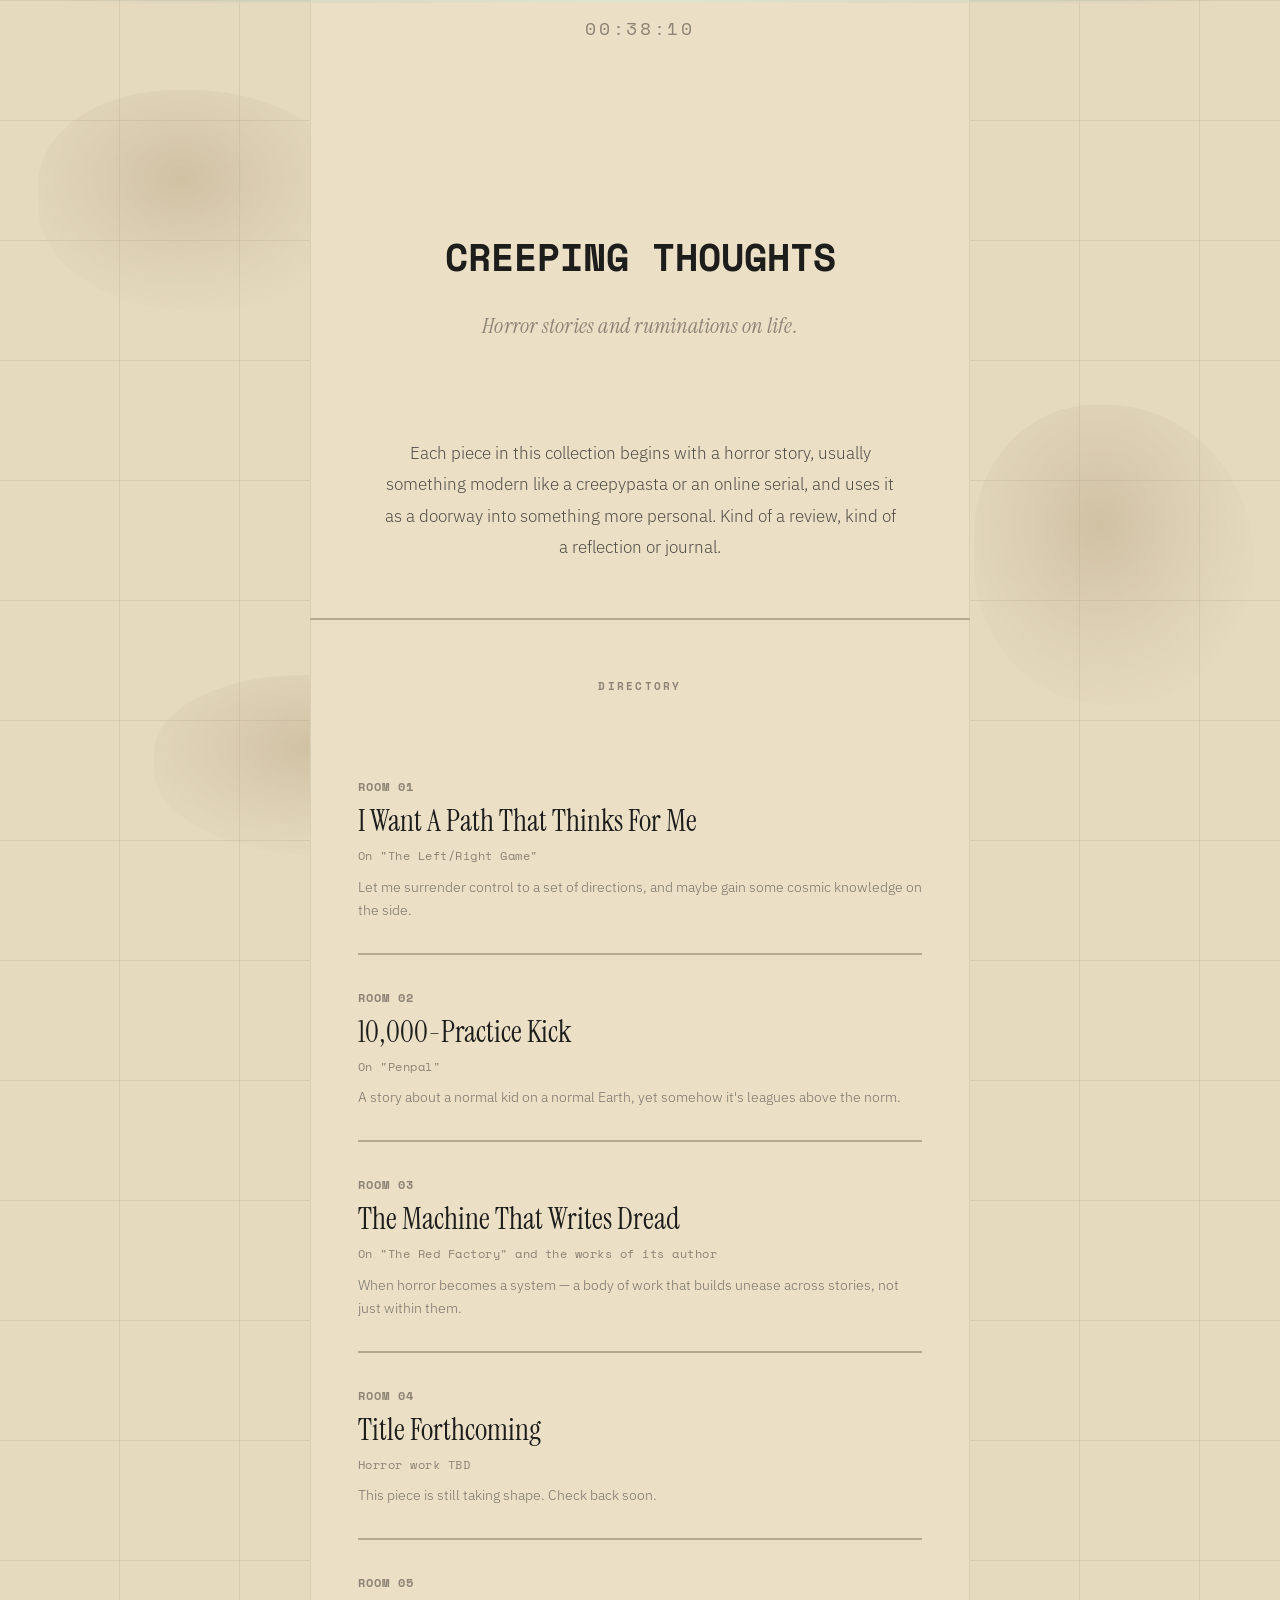
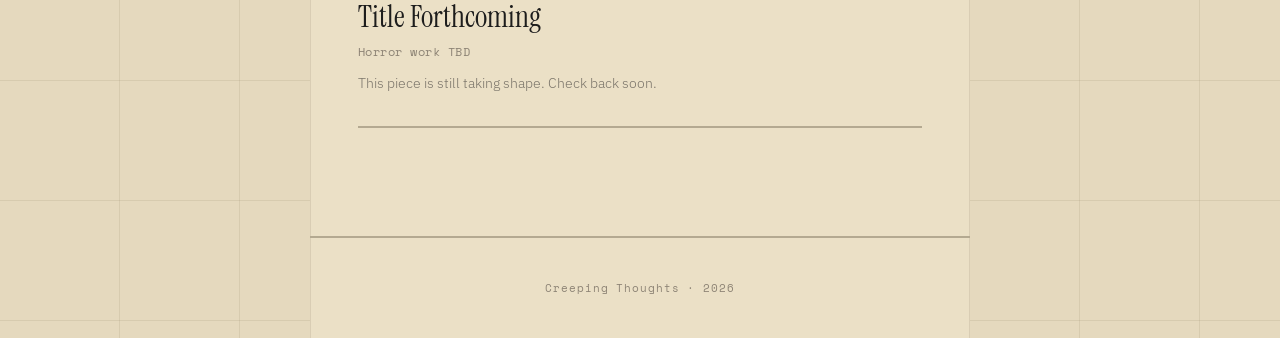
==== index.html @ 0f5f8845 "Update index.html" ====
<!DOCTYPE html>
<html lang="en">
<head>
  <meta charset="UTF-8">
  <meta name="viewport" content="width=device-width, initial-scale=1.0">
  <title>Creeping Thoughts</title>
  <link rel="stylesheet" href="css/liminal.css">
</head>
<body data-theme="backrooms">

  <div class="page-wrapper">

    <!-- Clock -->
    <div class="live-clock content-col"></div>

    <!-- Hero -->
    <div class="hero content-col">
      <h1 class="hero__title">Creeping Thoughts</h1>
      <p class="hero__tagline">Horror stories and ruminations on life.</p>
    </div>

    <!-- Intro -->
    <section class="intro content-col">
      <p>
        Each piece in this collection begins with a horror story, usually something modern
        like a creepypasta or an online serial, and
        uses it as a doorway into something more personal. Kind of a review, kind of a reflection
        or journal.
      </p>
    </section>

    <!-- Essay Index -->
    <section class="essay-index content-col">
      <h2 class="essay-index__heading">Directory</h2>

      <a href="essays/left-right-game.html" class="essay-card">
        <div class="essay-card__number">ROOM 01</div>
        <div class="essay-card__title">I Want A Path That Thinks For Me</div>
        <div class="essay-card__source">On "The Left/Right Game"</div>
        <div class="essay-card__teaser">Let me surrender control to a set of directions, and maybe gain some cosmic knowledge on the side.</div>
      </a>

      <a href="essays/penpal.html" class="essay-card">
        <div class="essay-card__number">ROOM 02</div>
        <div class="essay-card__title">10,000-Practice Kick</div>
        <div class="essay-card__source">On "Penpal"</div>
        <div class="essay-card__teaser">A story about a normal kid on a normal Earth, yet somehow it's leagues above the norm. </div>
      </a>

      <a href="essays/red-factory.html" class="essay-card">
        <div class="essay-card__number">ROOM 03</div>
        <div class="essay-card__title">The Machine That Writes Dread</div>
        <div class="essay-card__source">On "The Red Factory" and the works of its author</div>
        <div class="essay-card__teaser">When horror becomes a system — a body of work that builds unease across stories, not just within them.</div>
      </a>

      <a href="essays/essay-4.html" class="essay-card">
        <div class="essay-card__number">ROOM 04</div>
        <div class="essay-card__title">Title Forthcoming</div>
        <div class="essay-card__source">Horror work TBD</div>
        <div class="essay-card__teaser">This piece is still taking shape. Check back soon.</div>
      </a>

      <a href="essays/essay-5.html" class="essay-card">
        <div class="essay-card__number">ROOM 05</div>
        <div class="essay-card__title">Title Forthcoming</div>
        <div class="essay-card__source">Horror work TBD</div>
        <div class="essay-card__teaser">This piece is still taking shape. Check back soon.</div>
      </a>

    </section>

    <!-- Footer -->
    <footer class="site-footer content-col">
      <p>Creeping Thoughts &middot; 2026</p>
    </footer>

  </div>

  <script src="js/main.js"></script>
</body>
</html>
---- css/liminal.css ----
/* ==========================================================================
   Creeping Thoughts — Backrooms Theme
   ========================================================================== */

@import url('https://fonts.googleapis.com/css2?family=Space+Mono:ital,wght@0,400;0,700;1,400&family=Instrument+Serif:ital@0;1&family=IBM+Plex+Sans:ital,wght@0,300;0,400;0,500;1,300;1,400&display=swap');

/* --- Design Tokens --- */
:root {
  --bg:             #e5d9be;
  --bg-surface:     #ddd0b3;
  --text:           #1c1c1c;
  --text-muted:     #8a8070;
  --accent:         #7a9e9f;
  --accent-hover:   #5d8384;
  --secondary:      #c2453d;
  --secondary-dim:  rgba(194, 69, 61, 0.5);
  --rule:           #b0a48a;

  --font-display:   'Space Mono', 'Courier New', monospace;
  --font-heading:   'Instrument Serif', 'Georgia', serif;
  --font-body:      'IBM Plex Sans', 'Helvetica Neue', sans-serif;

  --content-width:  660px;
  --page-pad:       clamp(1.25rem, 5vw, 3rem);
}

/* --- Reset & Base --- */
*, *::before, *::after { box-sizing: border-box; margin: 0; padding: 0; }

html {
  scroll-behavior: smooth;
  -webkit-font-smoothing: antialiased;
  -moz-osx-font-smoothing: grayscale;
}

body {
  font-family: var(--font-body);
  font-size: clamp(0.95rem, 1rem + 0.1vw, 1.075rem);
  font-weight: 300;
  line-height: 1.82;
  color: var(--text);
  background: var(--bg);
  min-height: 100vh;
  overflow-x: hidden;
  background-image:
    repeating-linear-gradient(
      0deg,
      transparent,
      transparent 119px,
      rgba(160, 145, 115, 0.2) 119px,
      rgba(160, 145, 115, 0.2) 120px
    ),
    repeating-linear-gradient(
      90deg,
      transparent,
      transparent 119px,
      rgba(160, 145, 115, 0.2) 119px,
      rgba(160, 145, 115, 0.2) 120px
    );
  background-size: 120px 120px;
}

/* Fluorescent glow strip at the top */
body::before {
  content: '';
  position: fixed;
  top: 0;
  left: 0;
  right: 0;
  height: 3px;
  background: linear-gradient(
    90deg,
    transparent 5%,
    rgba(200, 210, 190, 0.5) 20%,
    rgba(220, 230, 210, 0.7) 50%,
    rgba(200, 210, 190, 0.5) 80%,
    transparent 95%
  );
  z-index: 10000;
  pointer-events: none;
  animation: fluorescent-bar 8s ease-in-out infinite;
}

@keyframes fluorescent-bar {
  0%, 100% { opacity: 0.6; }
  30%      { opacity: 0.9; }
  32%      { opacity: 0.4; }
  34%      { opacity: 0.85; }
  70%      { opacity: 0.75; }
}

::selection {
  background: var(--accent);
  color: #fff;
}

a {
  color: var(--accent-hover);
  text-decoration: none;
  transition: color 0.3s ease, letter-spacing 0.4s ease;
}

a:hover {
  color: var(--secondary);
}

img { max-width: 100%; display: block; }

/* --- Layout --- */
.page-wrapper {
  position: relative;
  z-index: 1;
  min-height: 100vh;
  display: flex;
  flex-direction: column;
  filter: brightness(1.02) saturate(0.85) sepia(0.05);
}

/* Continuous solid background strip behind all content */
.page-wrapper::before {
  content: '';
  position: absolute;
  top: 0;
  bottom: 0;
  left: 50%;
  transform: translateX(-50%);
  width: var(--content-width);
  max-width: 100%;
  background: var(--bg);
  border-left: 1px solid rgba(160, 145, 115, 0.25);
  border-right: 1px solid rgba(160, 145, 115, 0.25);
  z-index: -1;
  pointer-events: none;
}

.content-col {
  width: 100%;
  max-width: var(--content-width);
  margin-inline: auto;
  padding-inline: var(--page-pad);
  transition: transform 0.3s ease;
  will-change: transform;
}

/* --- Site Header --- */
.site-header {
  padding: 2.5rem 0 1.5rem;
}

.site-header .content-col {
  display: flex;
  justify-content: space-between;
  align-items: center;
}

.site-header__home {
  font-family: var(--font-display);
  font-size: 0.8rem;
  font-weight: 400;
  letter-spacing: 0.06em;
  color: var(--text-muted);
  transition: color 0.3s ease;
}

.site-header__home:hover {
  color: var(--text);
}

/* --- Live Clock (institutional wall clock) --- */
.live-clock {
  display: block;
  text-align: center;
  font-family: var(--font-display);
  font-size: 1.1rem;
  font-weight: 400;
  color: var(--text-muted);
  letter-spacing: 0.15em;
  padding: 0.75rem 0 0.5rem;
  animation: clock-flicker 6s ease-in-out infinite;
}

@keyframes clock-flicker {
  0%, 100% { opacity: 0.7; }
  40%      { opacity: 0.85; }
  42%      { opacity: 0.5; }
  44%      { opacity: 0.8; }
  75%      { opacity: 0.7; }
}

/* --- Homepage Hero --- */
.hero {
  text-align: center;
  padding: clamp(7rem, 20vh, 14rem) 0 clamp(4rem, 10vh, 7rem);
}

.hero__title {
  font-family: var(--font-display);
  font-size: clamp(1.6rem, 2.5vw + 0.8rem, 2.4rem);
  font-weight: 700;
  letter-spacing: 0.12em;
  text-transform: uppercase;
  line-height: 1.3;
  color: var(--text);
  margin-bottom: 1.5rem;
}

.hero__tagline {
  font-family: var(--font-heading);
  font-size: clamp(1.1rem, 1.5vw + 0.5rem, 1.4rem);
  font-weight: 400;
  font-style: italic;
  color: var(--text-muted);
  letter-spacing: 0.01em;
}

/* --- Homepage Intro --- */
.intro {
  padding-bottom: 3.5rem;
  border-bottom: 2px solid var(--rule);
  margin-bottom: 3.5rem;
}

.intro p {
  color: var(--text);
  max-width: 520px;
  margin-inline: auto;
  text-align: center;
  opacity: 0.75;
  font-weight: 300;
}

/* --- Essay Index (Homepage) --- */
.essay-index {
  padding-bottom: clamp(5rem, 12vh, 9rem);
}

.essay-index__heading {
  font-family: var(--font-display);
  font-size: 0.7rem;
  font-weight: 700;
  letter-spacing: 0.2em;
  text-transform: uppercase;
  color: var(--text-muted);
  margin-bottom: 3rem;
  text-align: center;
}

.essay-card {
  display: block;
  padding: 2rem 0;
  border-bottom: 2px solid var(--rule);
  text-decoration: none;
  transition: padding-left 0.5s ease, background 0.4s ease, transform 0.6s cubic-bezier(0.25, 0.1, 0.25, 1);
}

.essay-card:first-child {
  border-top: 2px solid var(--rule);
}

.essay-card:hover {
  padding-left: 0.5rem;
  background: rgba(122, 158, 159, 0.04);
}

.essay-card__number {
  font-family: var(--font-display);
  font-size: 0.75rem;
  font-weight: 700;
  color: var(--text-muted);
  letter-spacing: 0.08em;
  margin-bottom: 0.25rem;
}

.essay-card__title {
  font-family: var(--font-heading);
  font-size: clamp(1.5rem, 2vw + 0.5rem, 1.9rem);
  font-weight: 400;
  color: var(--text);
  line-height: 1.25;
  margin-bottom: 0.3rem;
  transition: color 0.3s ease, letter-spacing 0.5s ease;
}

.essay-card:hover .essay-card__title {
  color: var(--secondary);
  letter-spacing: 0.02em;
}

.essay-card__source {
  font-family: var(--font-display);
  font-size: 0.75rem;
  font-style: normal;
  color: var(--text-muted);
  letter-spacing: 0.04em;
  margin-bottom: 0.5rem;
}

.essay-card__teaser {
  font-size: 0.9rem;
  font-weight: 300;
  color: var(--text);
  opacity: 0.55;
  line-height: 1.6;
}

/* --- Essay Page Header --- */
.essay-header {
  text-align: center;
  padding: clamp(6rem, 16vh, 12rem) 0 3rem;
}

.essay-header__title {
  font-family: var(--font-heading);
  font-size: clamp(2rem, 3.5vw + 0.8rem, 3.2rem);
  font-weight: 400;
  line-height: 1.2;
  color: var(--text);
  margin-bottom: 0.6rem;
}

.essay-header__source {
  font-family: var(--font-display);
  font-size: 0.8rem;
  font-style: normal;
  color: var(--text-muted);
  letter-spacing: 0.06em;
  margin-bottom: 2rem;
}

.essay-header__rule {
  width: 40px;
  height: 1px;
  background: var(--secondary);
  margin-inline: auto;
  border: none;
  opacity: 0.6;
}

/* --- Essay Body --- */
.essay-body {
  padding-bottom: 5rem;
}

.essay-body p {
  margin-bottom: 1.6em;
  font-weight: 300;
}

.essay-body p:last-child {
  margin-bottom: 0;
}

.essay-body blockquote {
  border-left: 1px solid var(--accent);
  padding-left: 1.5rem;
  margin: 2.5rem 0;
  font-style: italic;
  color: var(--text);
  opacity: 0.7;
  font-weight: 300;
}

.essay-body em { font-style: italic; }
.essay-body strong { font-weight: 500; }

.placeholder-notice {
  text-align: center;
  padding: 3.5rem 1rem;
  color: var(--text-muted);
  font-family: var(--font-display);
  font-size: 0.8rem;
  letter-spacing: 0.06em;
  border: 1px solid var(--rule);
  margin: 2rem 0;
}

/* --- Essay Footer Nav --- */
.essay-nav {
  border-top: 2px solid var(--rule);
  padding: 2.5rem 1rem 5rem;
  display: flex;
  flex-direction: column;
  align-items: center;
  gap: 2rem;
}

.essay-nav__back {
  font-family: var(--font-display);
  font-size: 0.75rem;
  font-weight: 400;
  color: var(--text-muted);
  letter-spacing: 0.18em;
  text-transform: uppercase;
  text-decoration: none;
  border: 1px solid var(--rule);
  padding: 0.6rem 2rem;
  transition: color 0.3s ease, border-color 0.3s ease;
}

.essay-nav__back:hover {
  color: var(--secondary);
  border-color: var(--secondary);
}

.essay-nav__siblings {
  display: flex;
  justify-content: space-between;
  width: 100%;
  gap: 1rem;
}

.essay-nav__siblings a {
  font-family: var(--font-display);
  font-size: 0.75rem;
  font-weight: 400;
  color: var(--text-muted);
  letter-spacing: 0.06em;
  transition: color 0.3s ease;
  display: flex;
  align-items: center;
  gap: 0.4em;
  min-width: 0;
}

.essay-nav__siblings a .nav-label {
  overflow: hidden;
  text-overflow: ellipsis;
  white-space: nowrap;
  min-width: 0;
}

.essay-nav__siblings .essay-nav__next {
  margin-left: auto;
}

.essay-nav__siblings a:hover {
  color: var(--secondary);
}

/* --- Site Footer --- */
.site-footer {
  margin-top: auto;
  padding: 2.5rem 0;
  border-top: 2px solid var(--rule);
  text-align: center;
}

.site-footer p {
  font-family: var(--font-display);
  font-size: 0.7rem;
  color: var(--text-muted);
  letter-spacing: 0.08em;
}

/* --- Time-on-page ghost (flickers in margin gutters via JS) --- */
.time-ghost {
  position: fixed;
  z-index: 100;
  font-family: var(--font-display);
  font-size: 0.7rem;
  font-weight: 400;
  color: var(--text);
  letter-spacing: 0.06em;
  line-height: 1.5;
  opacity: 0;
  pointer-events: none;
  user-select: none;
}

/* --- Liminal drift (JS letter-spacing control) --- */
.liminal-drift {
  transition: letter-spacing 1.2s ease;
}

/* --- Doorway overlay (two halves that split apart) --- */
.doorway-left,
.doorway-right {
  position: fixed;
  top: 0;
  bottom: 0;
  width: 50%;
  z-index: 99999;
  pointer-events: none;
  background: var(--bg-surface);
}

.doorway-left  { left: 0; }
.doorway-right { right: 0; border-left: 1px solid var(--rule); }

.doorway-left.entering {
  animation: door-slide-left 1s cubic-bezier(0.4, 0, 0.15, 1) 0.15s forwards;
}

.doorway-right.entering {
  animation: door-slide-right 1s cubic-bezier(0.4, 0, 0.15, 1) 0.15s forwards;
}

@keyframes door-slide-left {
  0%   { transform: translateX(0); }
  100% { transform: translateX(-105%); }
}

@keyframes door-slide-right {
  0%   { transform: translateX(0); }
  100% { transform: translateX(105%); }
}

/* --- Water stain patches (positioned by JS) --- */
.water-stain {
  position: fixed;
  pointer-events: none;
  z-index: 0;
  border-radius: 45% 55% 50% 50%;
  opacity: 1;
  background: radial-gradient(
    ellipse at 45% 40%,
    rgba(175, 155, 120, 0.38) 0%,
    rgba(180, 160, 130, 0.22) 30%,
    rgba(185, 170, 145, 0.1) 55%,
    transparent 75%
  );
}

/* --- Responsive --- */
@media (max-width: 480px) {
  .hero { padding: 5rem 0 3rem; }
  .essay-header { padding: 4rem 0 2.5rem; }
  .essay-nav { flex-direction: column; text-align: center; gap: 0.75rem; }

  .page-wrapper::before {
    border-left: none;
    border-right: none;
  }
}
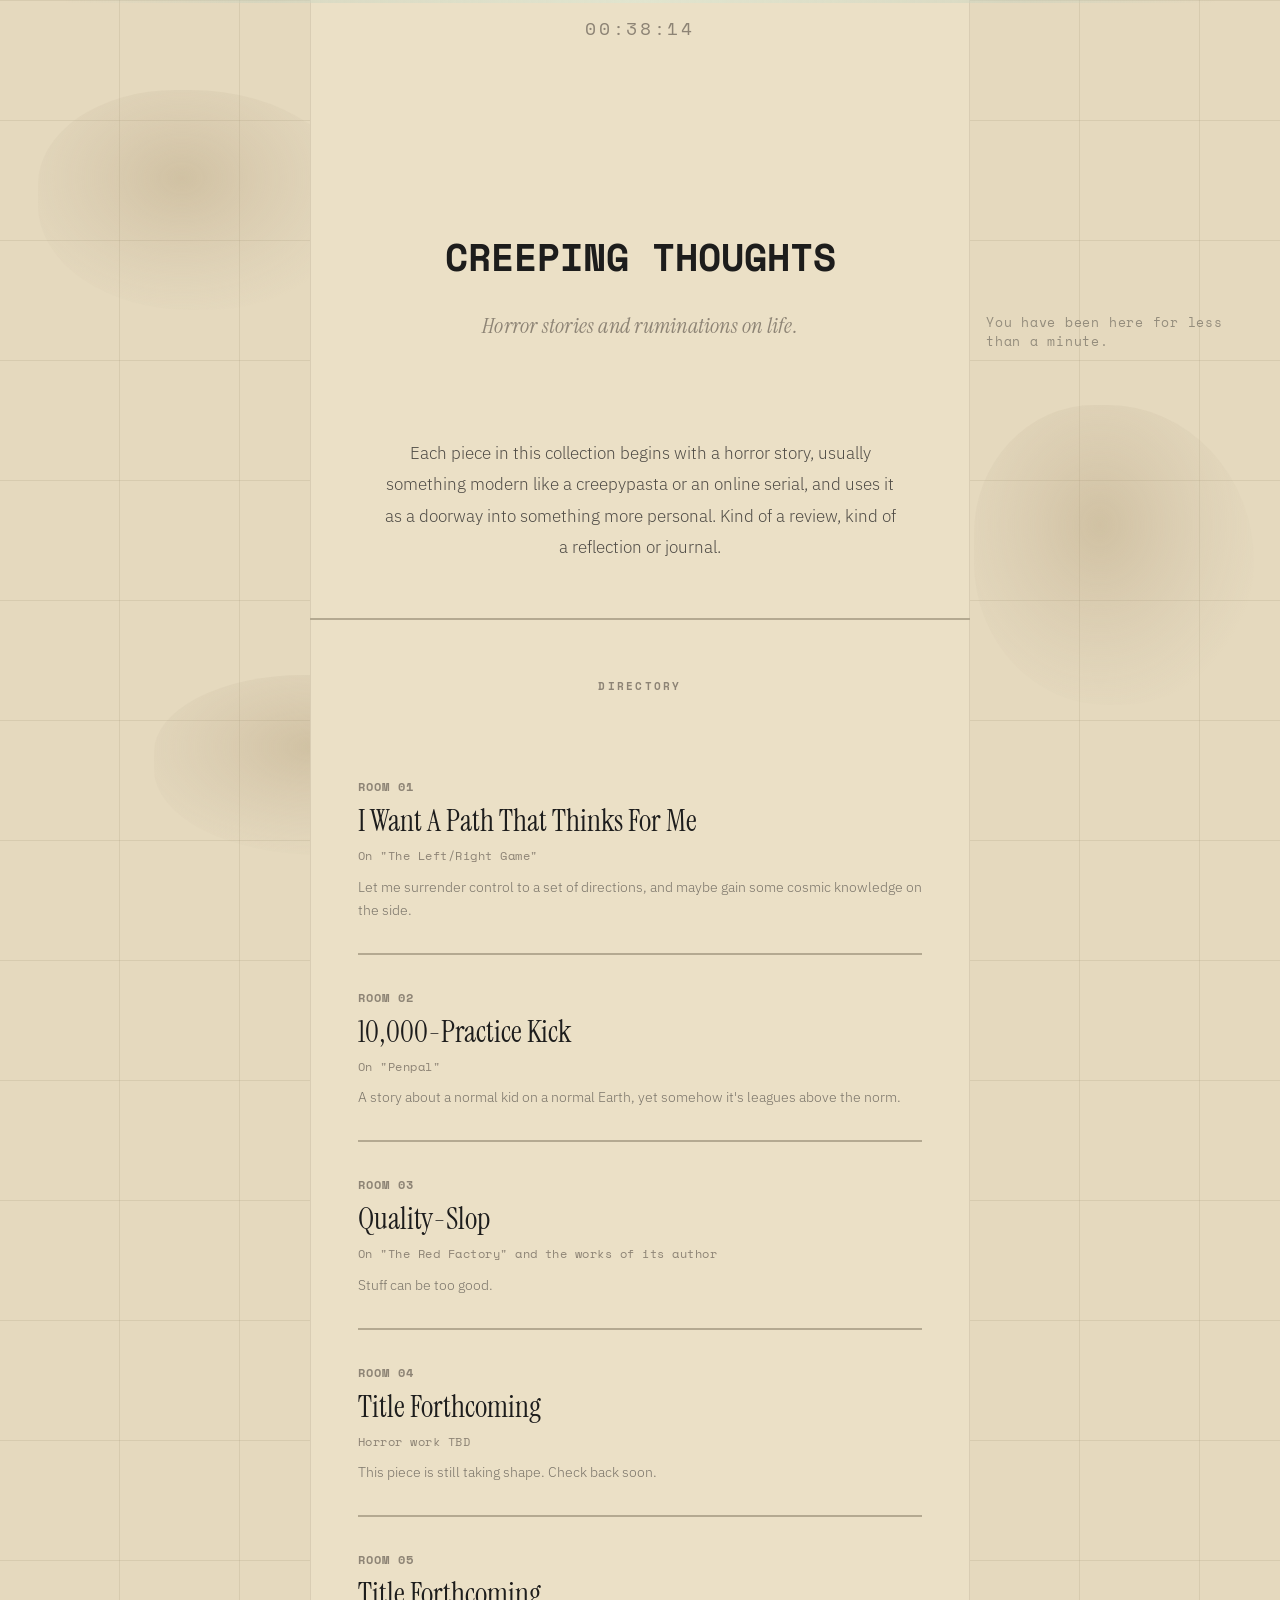
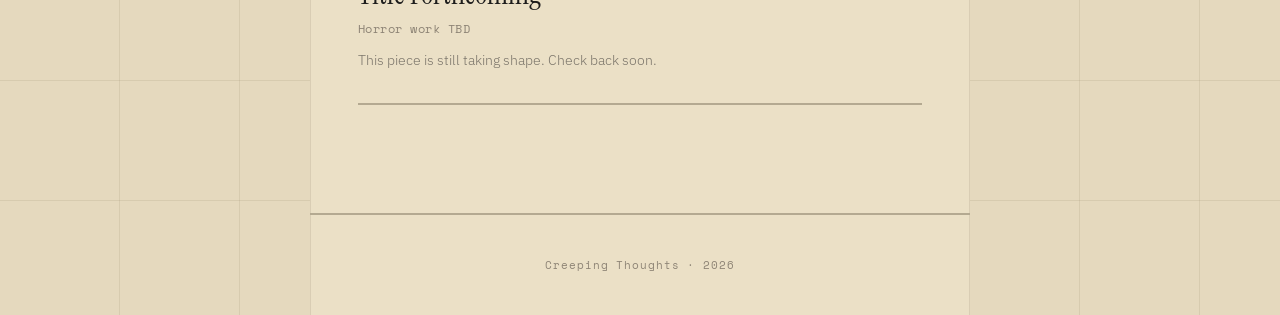
==== commit 0a17d18a: "Added scaffolding for next piece, made blinking text more noticeable" ====
--- a/index.html
+++ b/index.html
@@ -49,9 +49,9 @@
 
       <a href="essays/red-factory.html" class="essay-card">
         <div class="essay-card__number">ROOM 03</div>
-        <div class="essay-card__title">The Machine That Writes Dread</div>
+        <div class="essay-card__title">Quality-Slop</div>
         <div class="essay-card__source">On "The Red Factory" and the works of its author</div>
-        <div class="essay-card__teaser">When horror becomes a system — a body of work that builds unease across stories, not just within them.</div>
+        <div class="essay-card__teaser">Stuff can be too good.</div>
       </a>
 
       <a href="essays/essay-4.html" class="essay-card">
--- a/css/liminal.css
+++ b/css/liminal.css
@@ -457,7 +457,7 @@
   position: fixed;
   z-index: 100;
   font-family: var(--font-display);
-  font-size: 0.7rem;
+  font-size: 0.8rem;
   font-weight: 400;
   color: var(--text);
   letter-spacing: 0.06em;
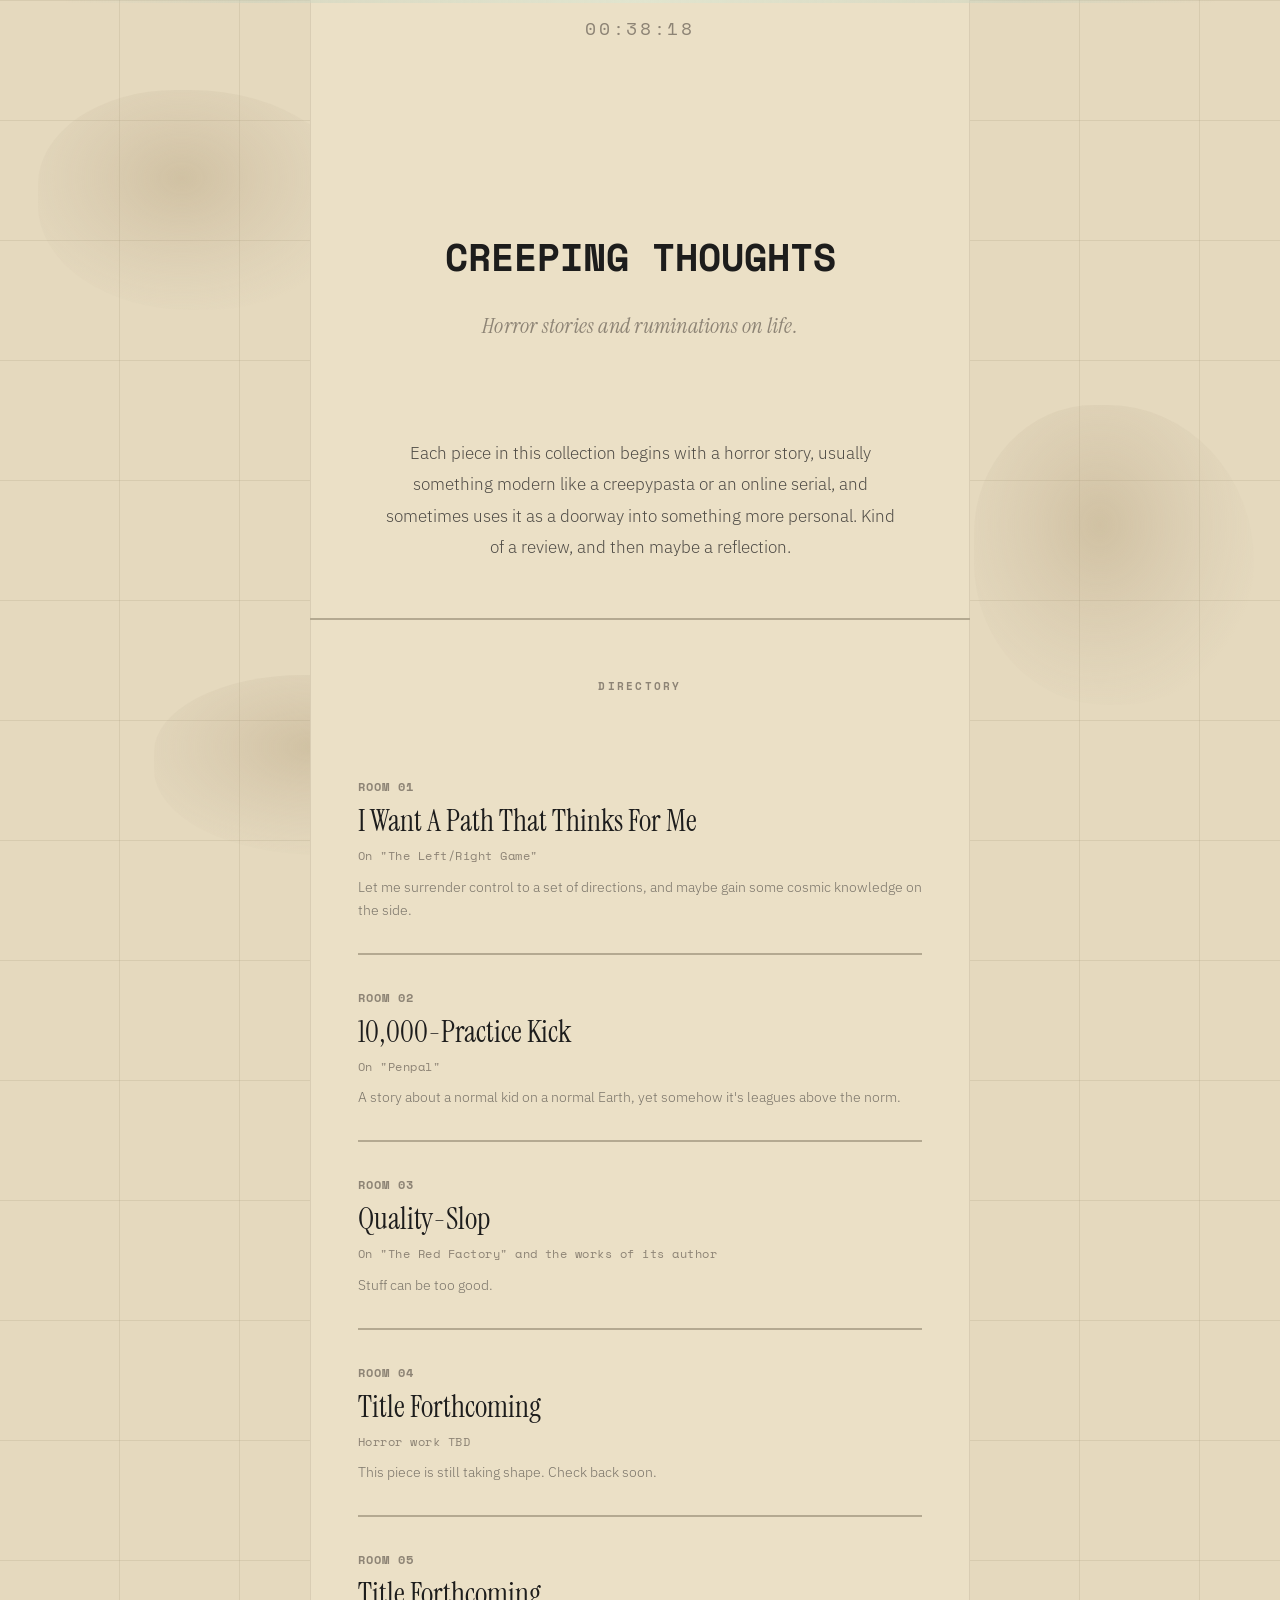
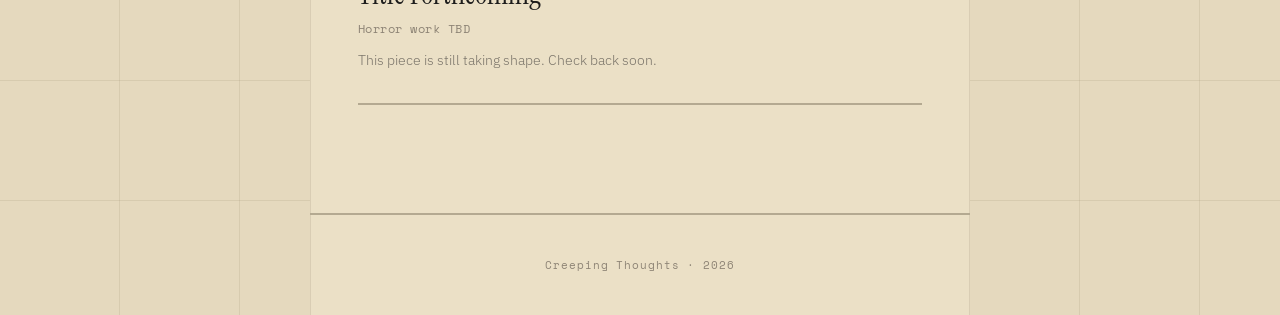
==== commit ff2656b1: "Update index.html" ====
--- a/index.html
+++ b/index.html
@@ -24,8 +24,7 @@
       <p>
         Each piece in this collection begins with a horror story, usually something modern
         like a creepypasta or an online serial, and
-        uses it as a doorway into something more personal. Kind of a review, kind of a reflection
-        or journal.
+        sometimes uses it as a doorway into something more personal. Kind of a review, and then maybe a reflection.
       </p>
     </section>
 
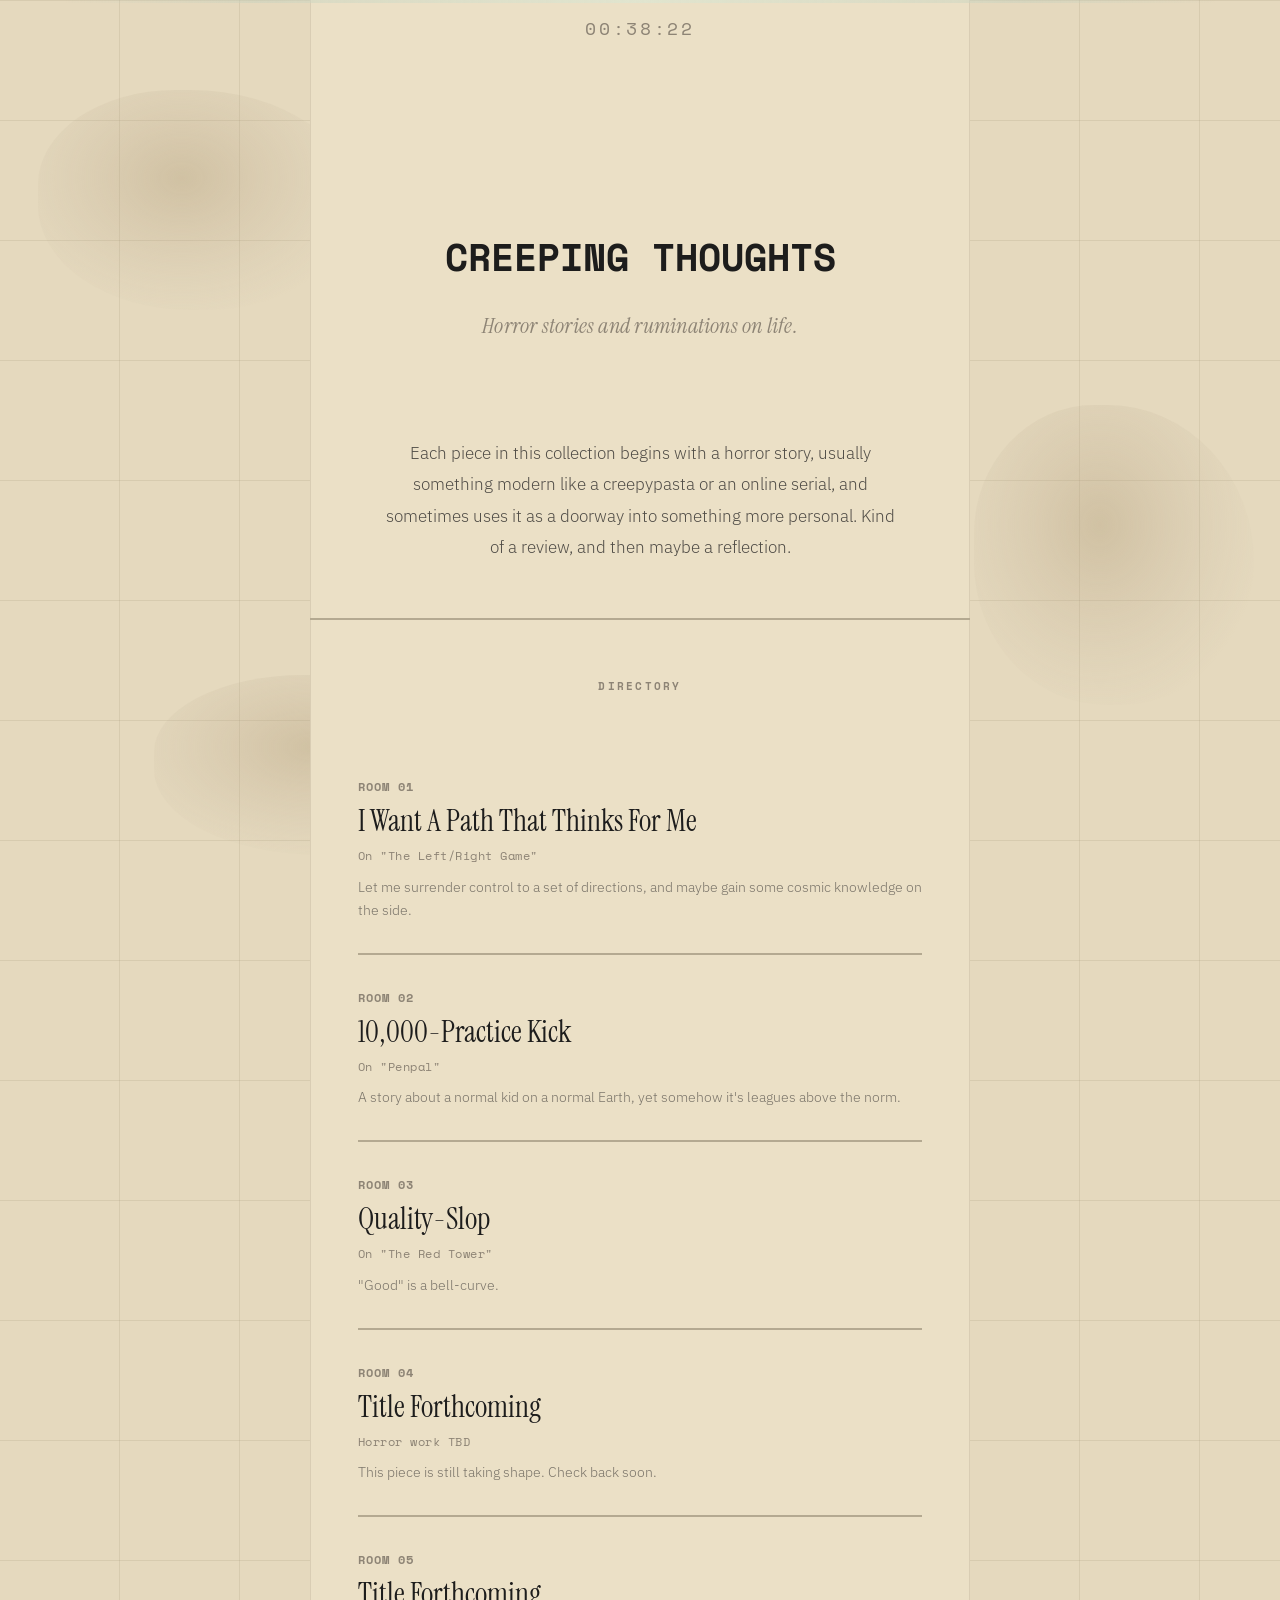
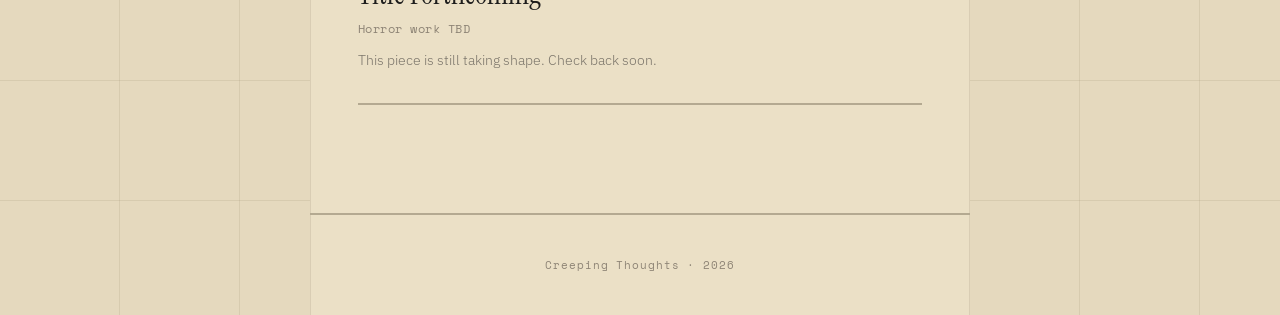
==== commit 85215d0e: "Added The Red Tower essay" ====
--- a/index.html
+++ b/index.html
@@ -46,11 +46,11 @@
         <div class="essay-card__teaser">A story about a normal kid on a normal Earth, yet somehow it's leagues above the norm. </div>
       </a>
 
-      <a href="essays/red-factory.html" class="essay-card">
+      <a href="essays/red-tower.html" class="essay-card">
         <div class="essay-card__number">ROOM 03</div>
         <div class="essay-card__title">Quality-Slop</div>
-        <div class="essay-card__source">On "The Red Factory" and the works of its author</div>
-        <div class="essay-card__teaser">Stuff can be too good.</div>
+        <div class="essay-card__source">On "The Red Tower"</div>
+        <div class="essay-card__teaser">"Good" is a bell-curve.</div>
       </a>
 
       <a href="essays/essay-4.html" class="essay-card">
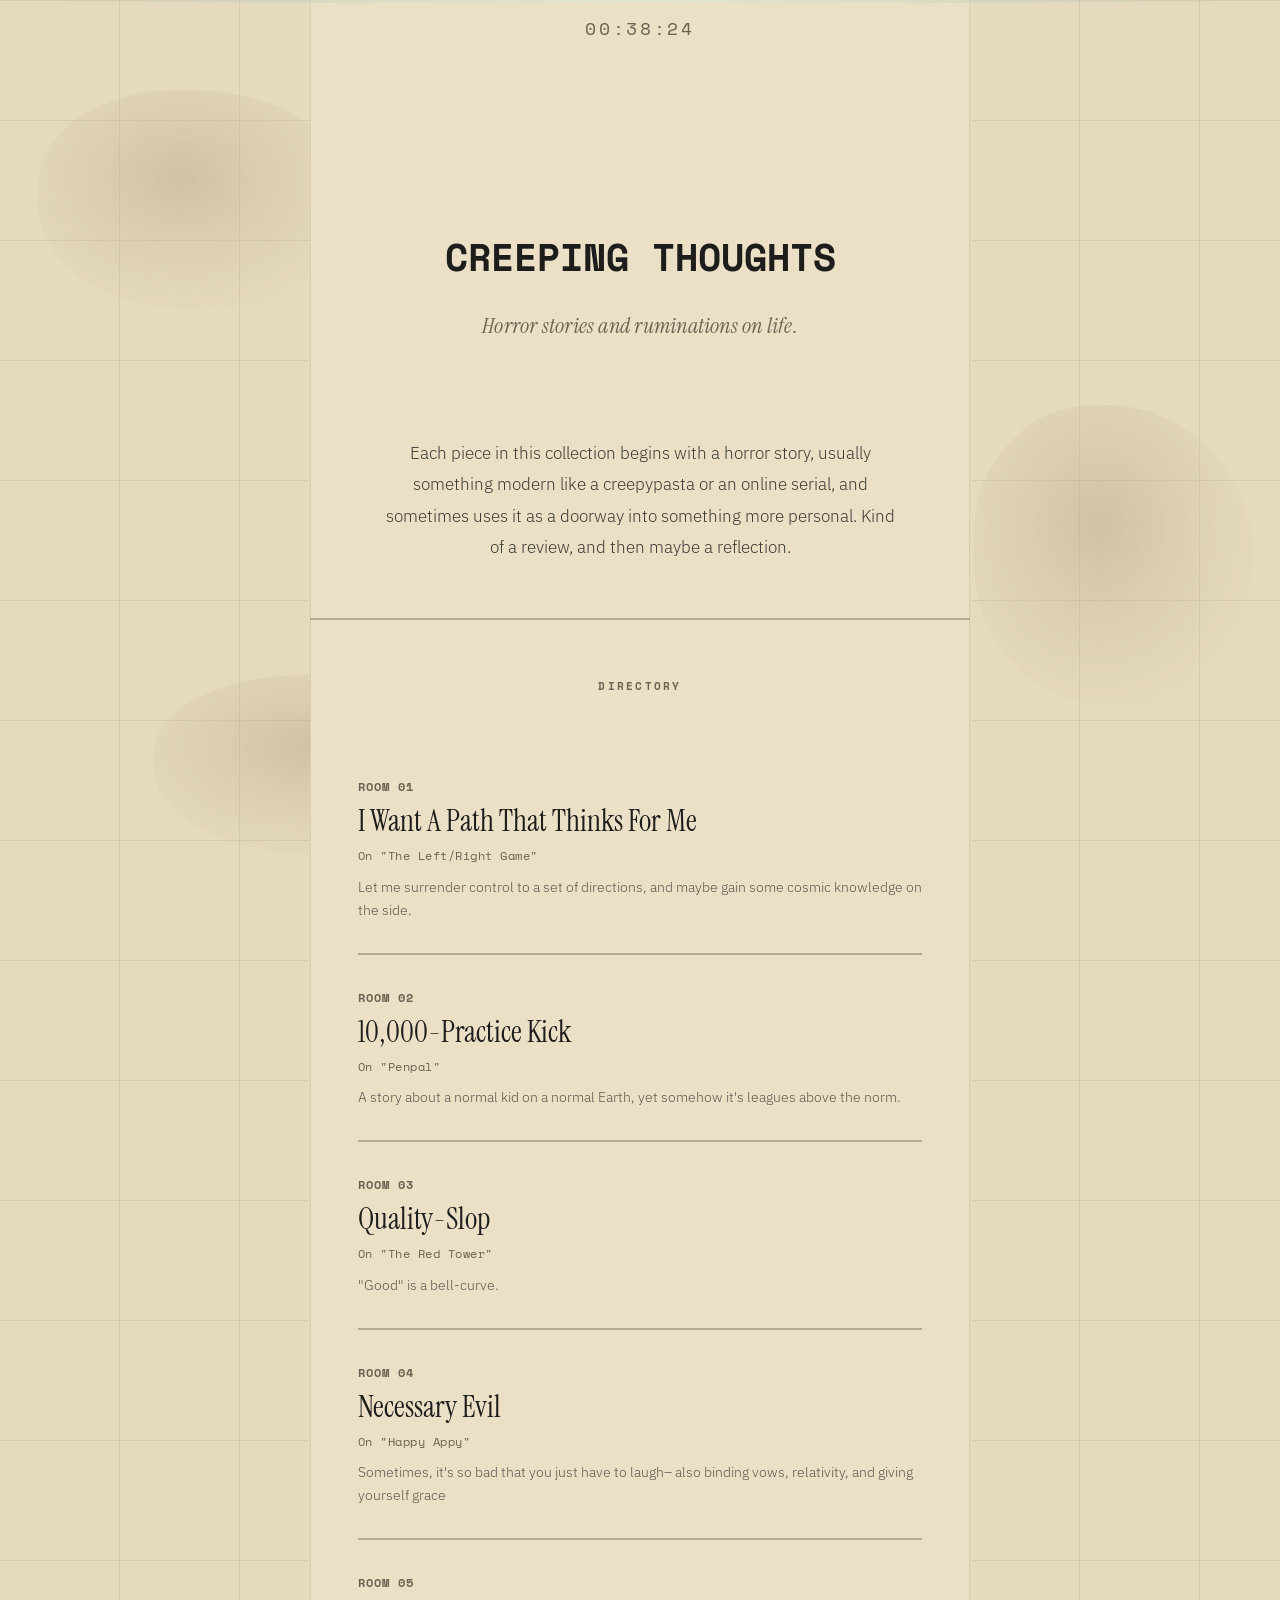
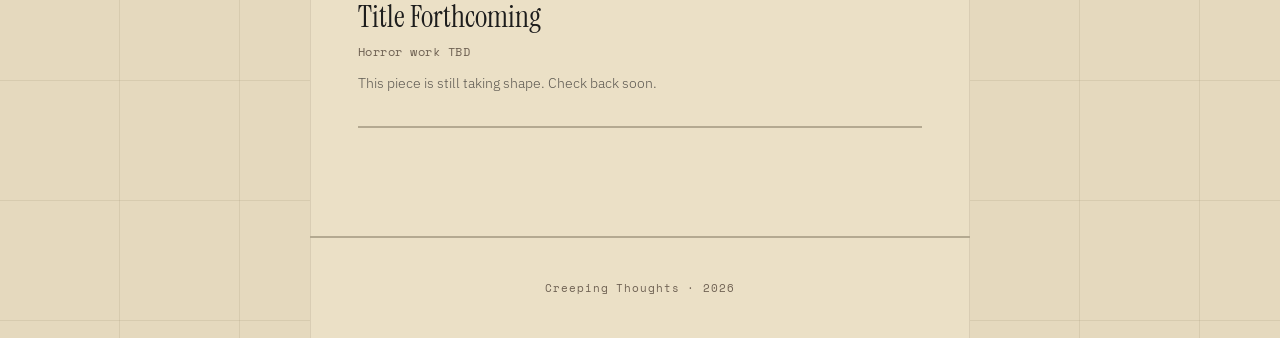
==== commit 426facd7: "Added scaffolding for essay 4" ====
--- a/index.html
+++ b/index.html
@@ -53,11 +53,11 @@
         <div class="essay-card__teaser">"Good" is a bell-curve.</div>
       </a>
 
-      <a href="essays/essay-4.html" class="essay-card">
+      <a href="essays/happy-appy.html" class="essay-card">
         <div class="essay-card__number">ROOM 04</div>
-        <div class="essay-card__title">Title Forthcoming</div>
-        <div class="essay-card__source">Horror work TBD</div>
-        <div class="essay-card__teaser">This piece is still taking shape. Check back soon.</div>
+        <div class="essay-card__title">Necessary Evil</div>
+        <div class="essay-card__source">On "Happy Appy"</div>
+        <div class="essay-card__teaser">Sometimes, it's so bad that you just have to laugh– also binding vows, relativity, and giving yourself grace</div>
       </a>
 
       <a href="essays/essay-5.html" class="essay-card">
--- a/css/liminal.css
+++ b/css/liminal.css
@@ -9,7 +9,7 @@
   --bg:             #e5d9be;
   --bg-surface:     #ddd0b3;
   --text:           #1c1c1c;
-  --text-muted:     #8a8070;
+  --text-muted:     #6d5e4e;
   --accent:         #7a9e9f;
   --accent-hover:   #5d8384;
   --secondary:      #c2453d;
@@ -225,7 +225,7 @@
   max-width: 520px;
   margin-inline: auto;
   text-align: center;
-  opacity: 0.75;
+  opacity: 0.85;
   font-weight: 300;
 }
 
@@ -299,7 +299,7 @@
   font-size: 0.9rem;
   font-weight: 300;
   color: var(--text);
-  opacity: 0.55;
+  opacity: 0.7;
   line-height: 1.6;
 }
 
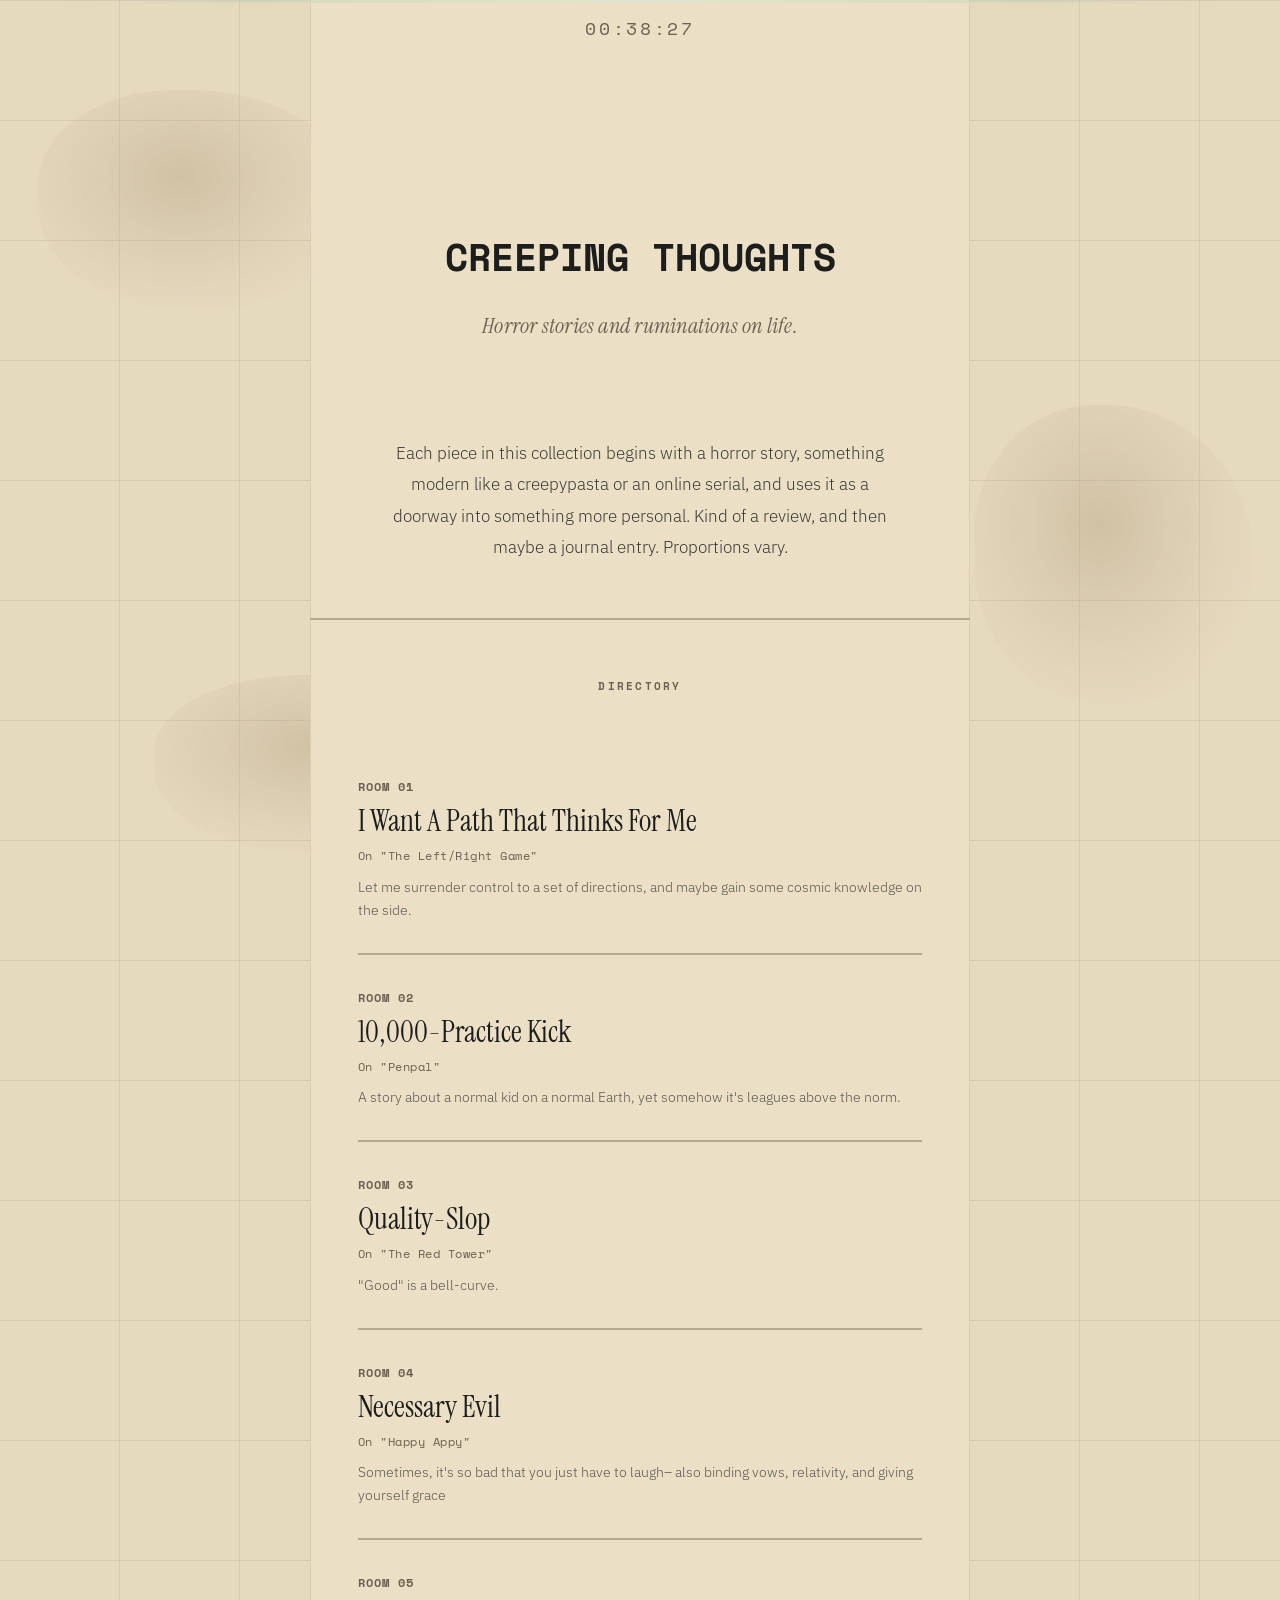
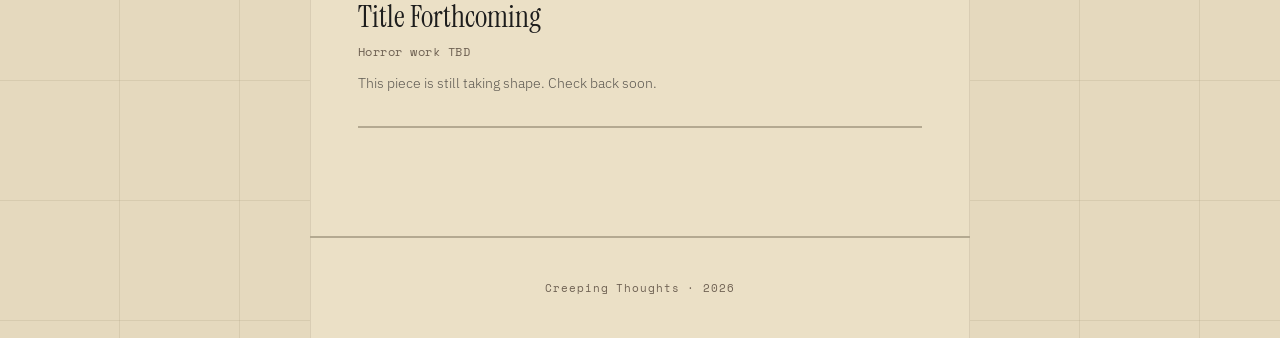
==== commit 3293ff7e: "Index update" ====
--- a/index.html
+++ b/index.html
@@ -22,9 +22,9 @@
     <!-- Intro -->
     <section class="intro content-col">
       <p>
-        Each piece in this collection begins with a horror story, usually something modern
+        Each piece in this collection begins with a horror story, something modern
         like a creepypasta or an online serial, and
-        sometimes uses it as a doorway into something more personal. Kind of a review, and then maybe a reflection.
+        uses it as a doorway into something more personal. Kind of a review, and then maybe a journal entry. Proportions vary.
       </p>
     </section>
 
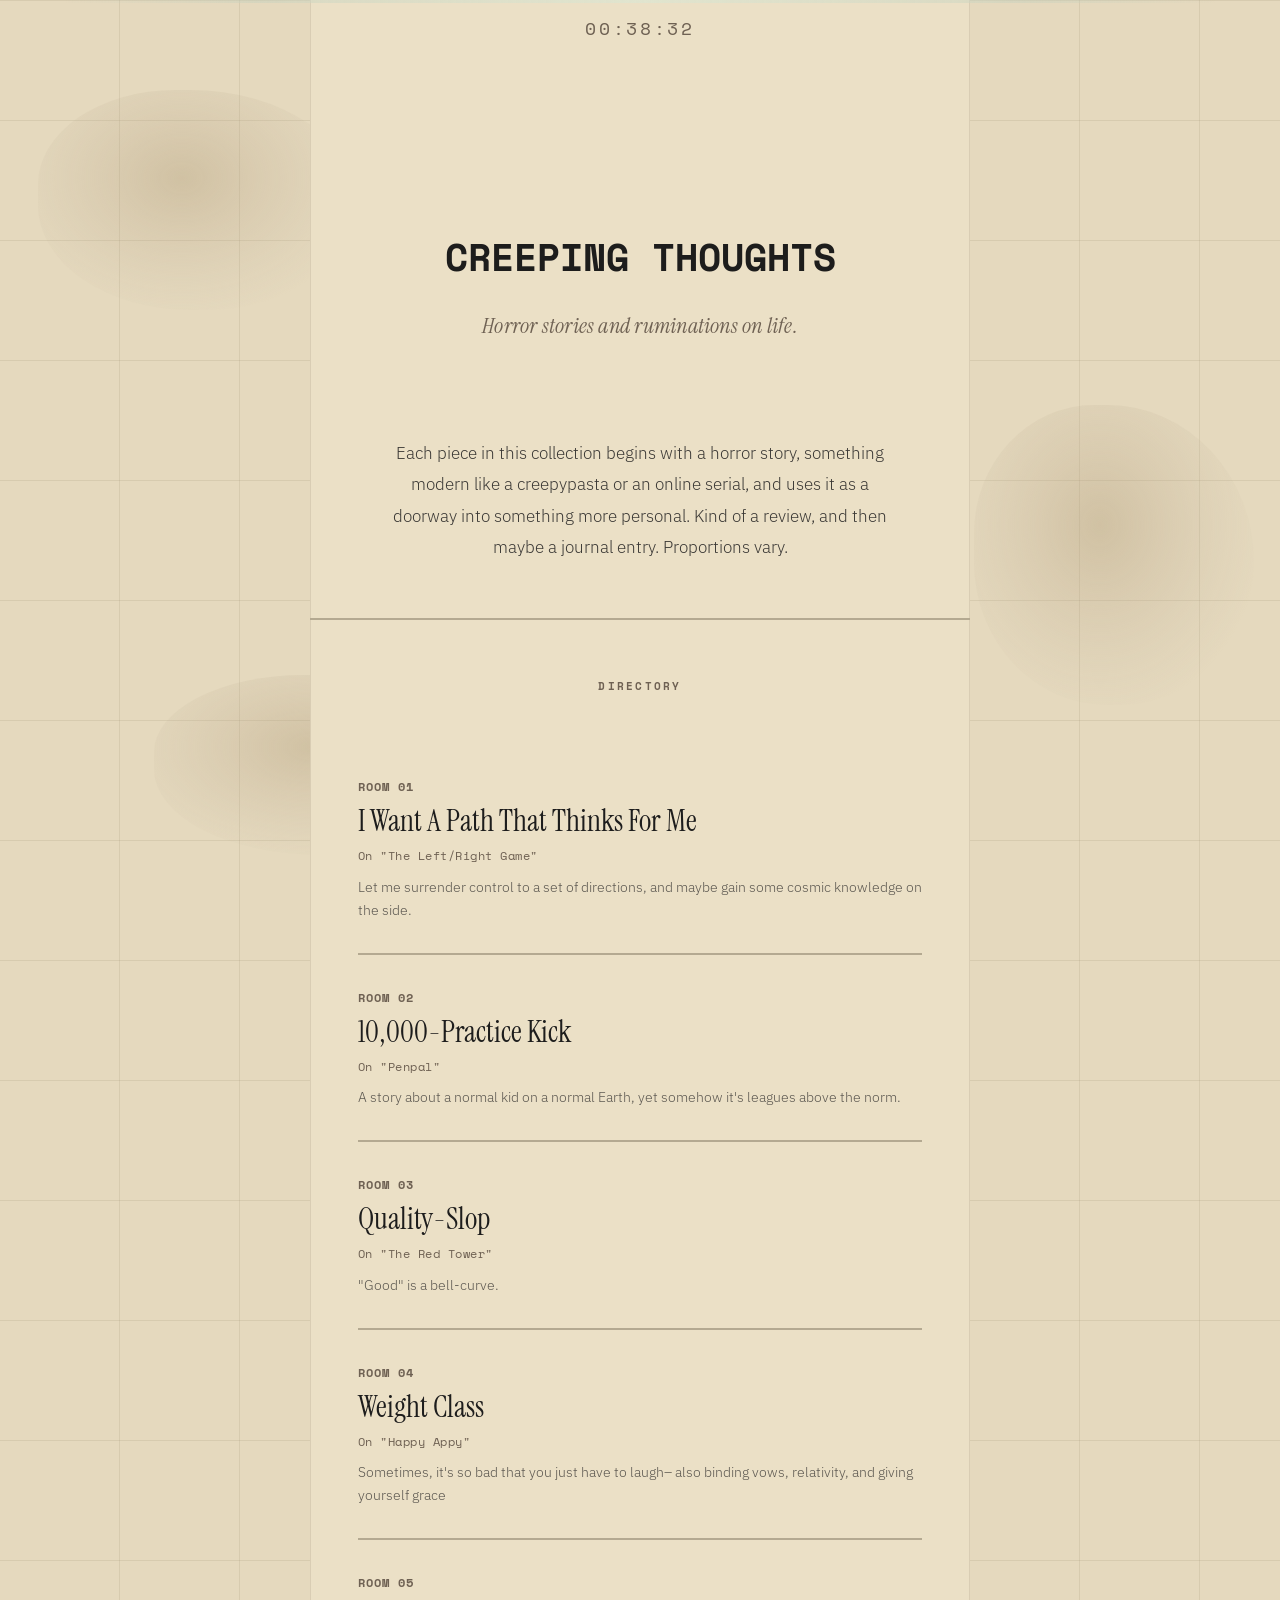
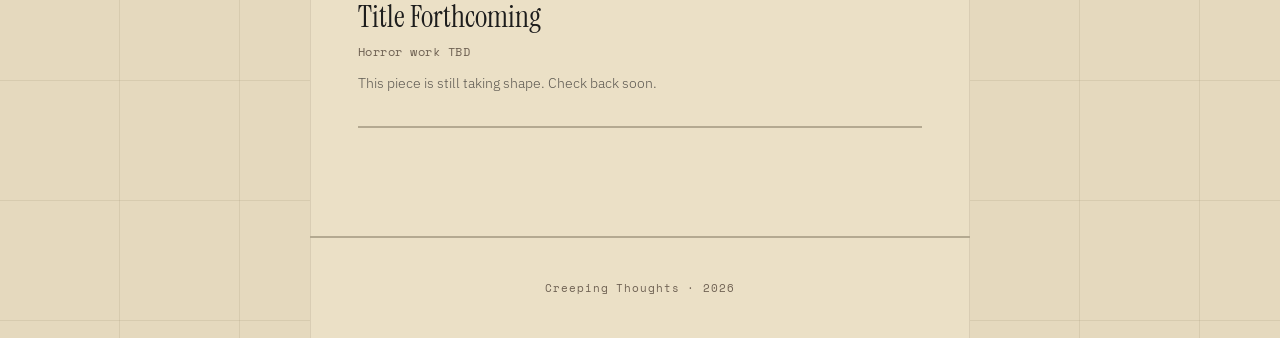
==== commit c95ea32a: "Added happy appy, edited title" ====
--- a/index.html
+++ b/index.html
@@ -55,7 +55,7 @@
 
       <a href="essays/happy-appy.html" class="essay-card">
         <div class="essay-card__number">ROOM 04</div>
-        <div class="essay-card__title">Necessary Evil</div>
+        <div class="essay-card__title">Weight Class</div>
         <div class="essay-card__source">On "Happy Appy"</div>
         <div class="essay-card__teaser">Sometimes, it's so bad that you just have to laugh– also binding vows, relativity, and giving yourself grace</div>
       </a>
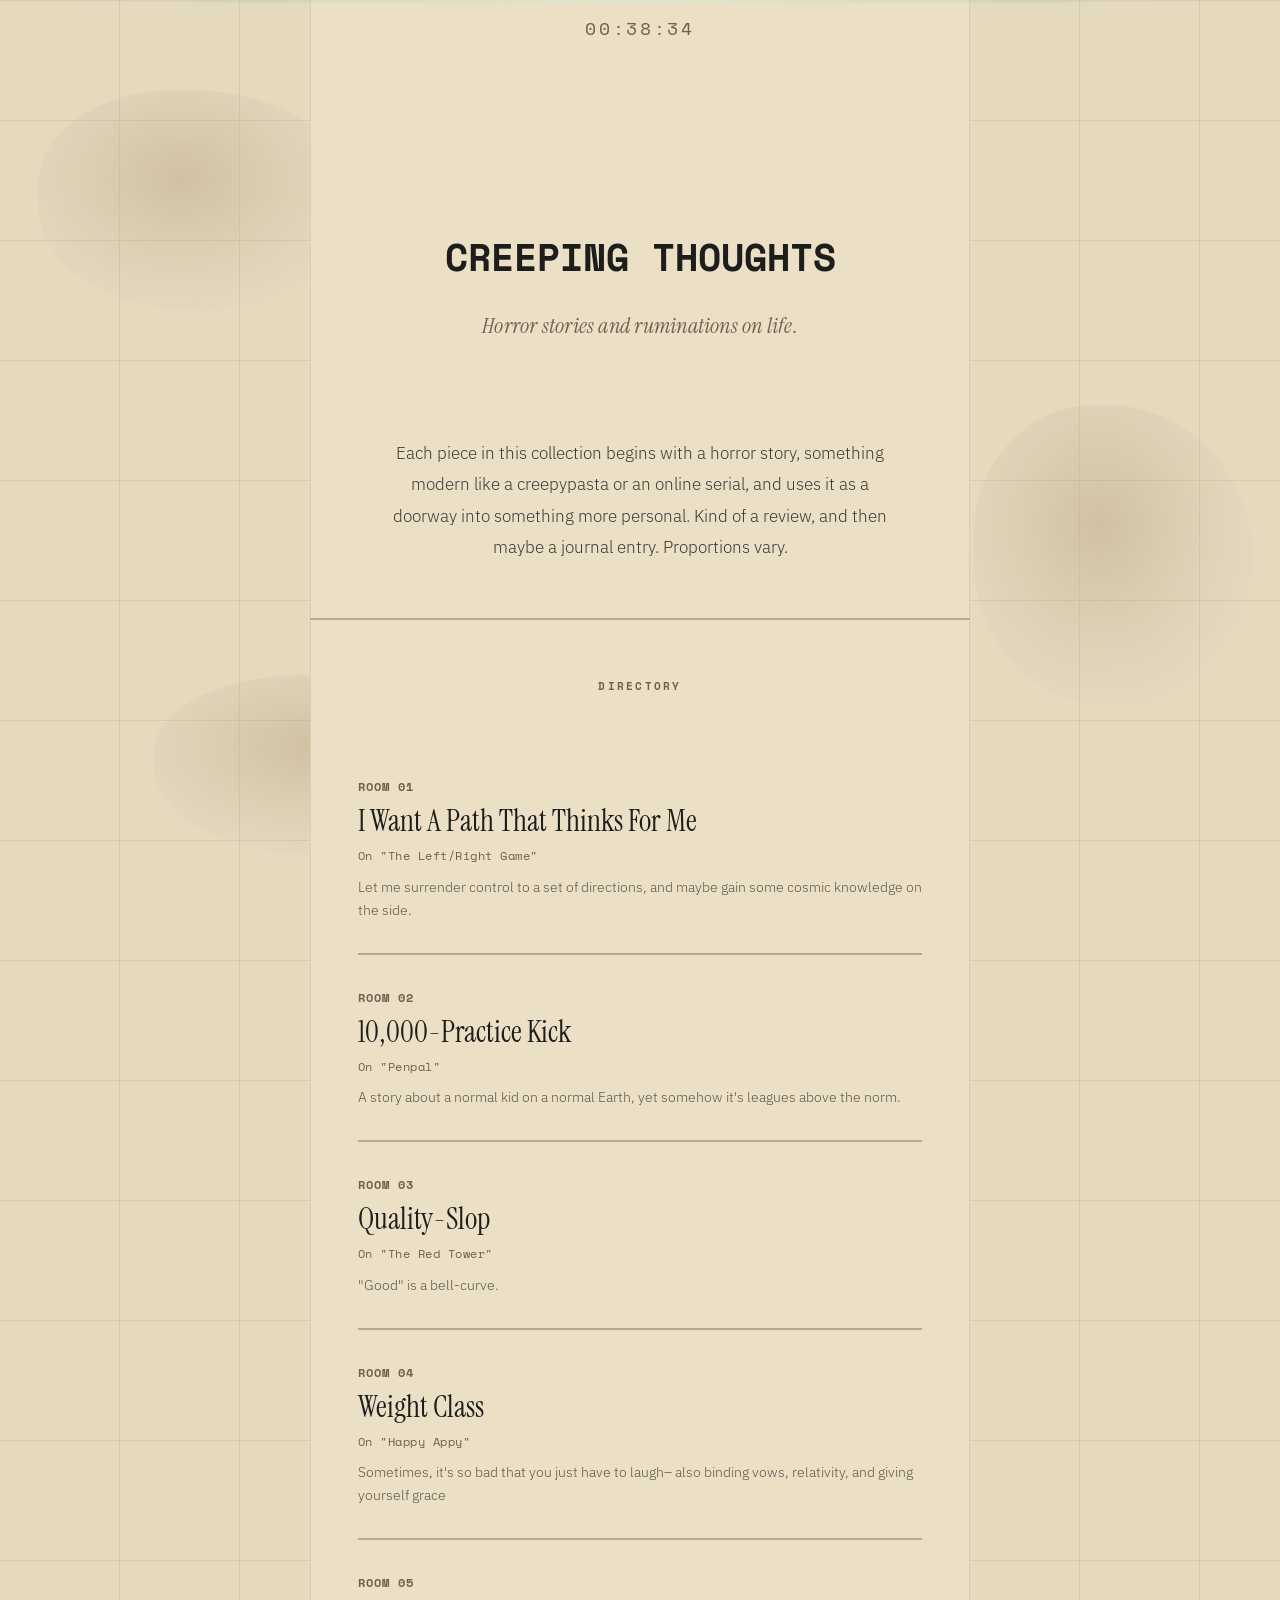
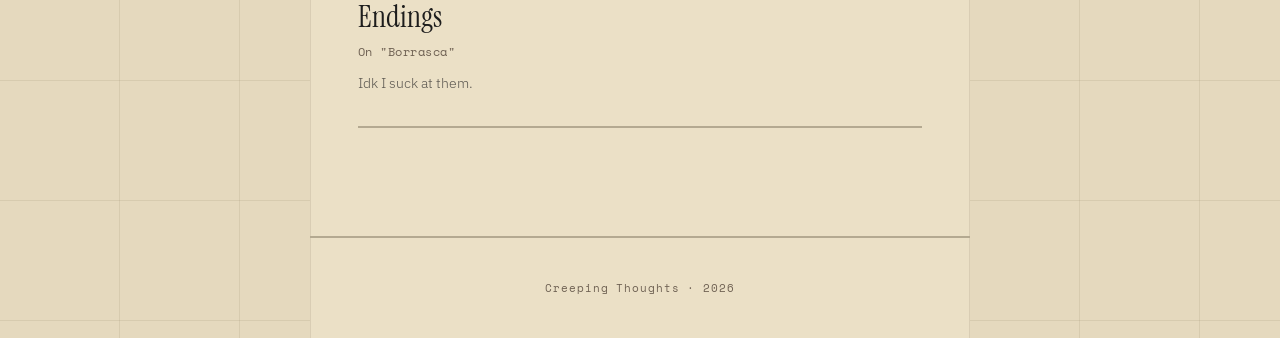
==== commit f66862c4: "Added final essay + fun interaction at the end" ====
--- a/index.html
+++ b/index.html
@@ -62,9 +62,9 @@
 
       <a href="essays/essay-5.html" class="essay-card">
         <div class="essay-card__number">ROOM 05</div>
-        <div class="essay-card__title">Title Forthcoming</div>
-        <div class="essay-card__source">Horror work TBD</div>
-        <div class="essay-card__teaser">This piece is still taking shape. Check back soon.</div>
+        <div class="essay-card__title">Endings</div>
+        <div class="essay-card__source">On "Borrasca"</div>
+        <div class="essay-card__teaser">Idk I suck at them.</div>
       </a>
 
     </section>
--- a/css/liminal.css
+++ b/css/liminal.css
@@ -521,6 +521,47 @@
   );
 }
 
+/* --- Infinite To-Do List (essay-5) --- */
+.todo-list {
+  margin-top: 3rem;
+  padding-top: 2rem;
+  border-top: 1px solid var(--rule);
+}
+
+.todo-item {
+  display: flex;
+  align-items: baseline;
+  gap: 0.75rem;
+  margin-bottom: 0.6rem;
+  font-family: var(--font-display);
+  font-size: 0.8rem;
+  letter-spacing: 0.04em;
+  color: var(--text-muted);
+  opacity: 0;
+  animation: todo-appear 0.35s ease forwards;
+}
+
+.todo-item input[type="checkbox"] {
+  cursor: pointer;
+  accent-color: var(--secondary);
+  flex-shrink: 0;
+  margin-top: 0.15em;
+}
+
+.todo-item input[type="checkbox"]:disabled {
+  cursor: default;
+}
+
+.todo-item--done .todo-item__label {
+  text-decoration: line-through;
+  opacity: 0.45;
+}
+
+@keyframes todo-appear {
+  from { opacity: 0; transform: translateY(4px); }
+  to   { opacity: 1; transform: translateY(0); }
+}
+
 /* --- Responsive --- */
 @media (max-width: 480px) {
   .hero { padding: 5rem 0 3rem; }
